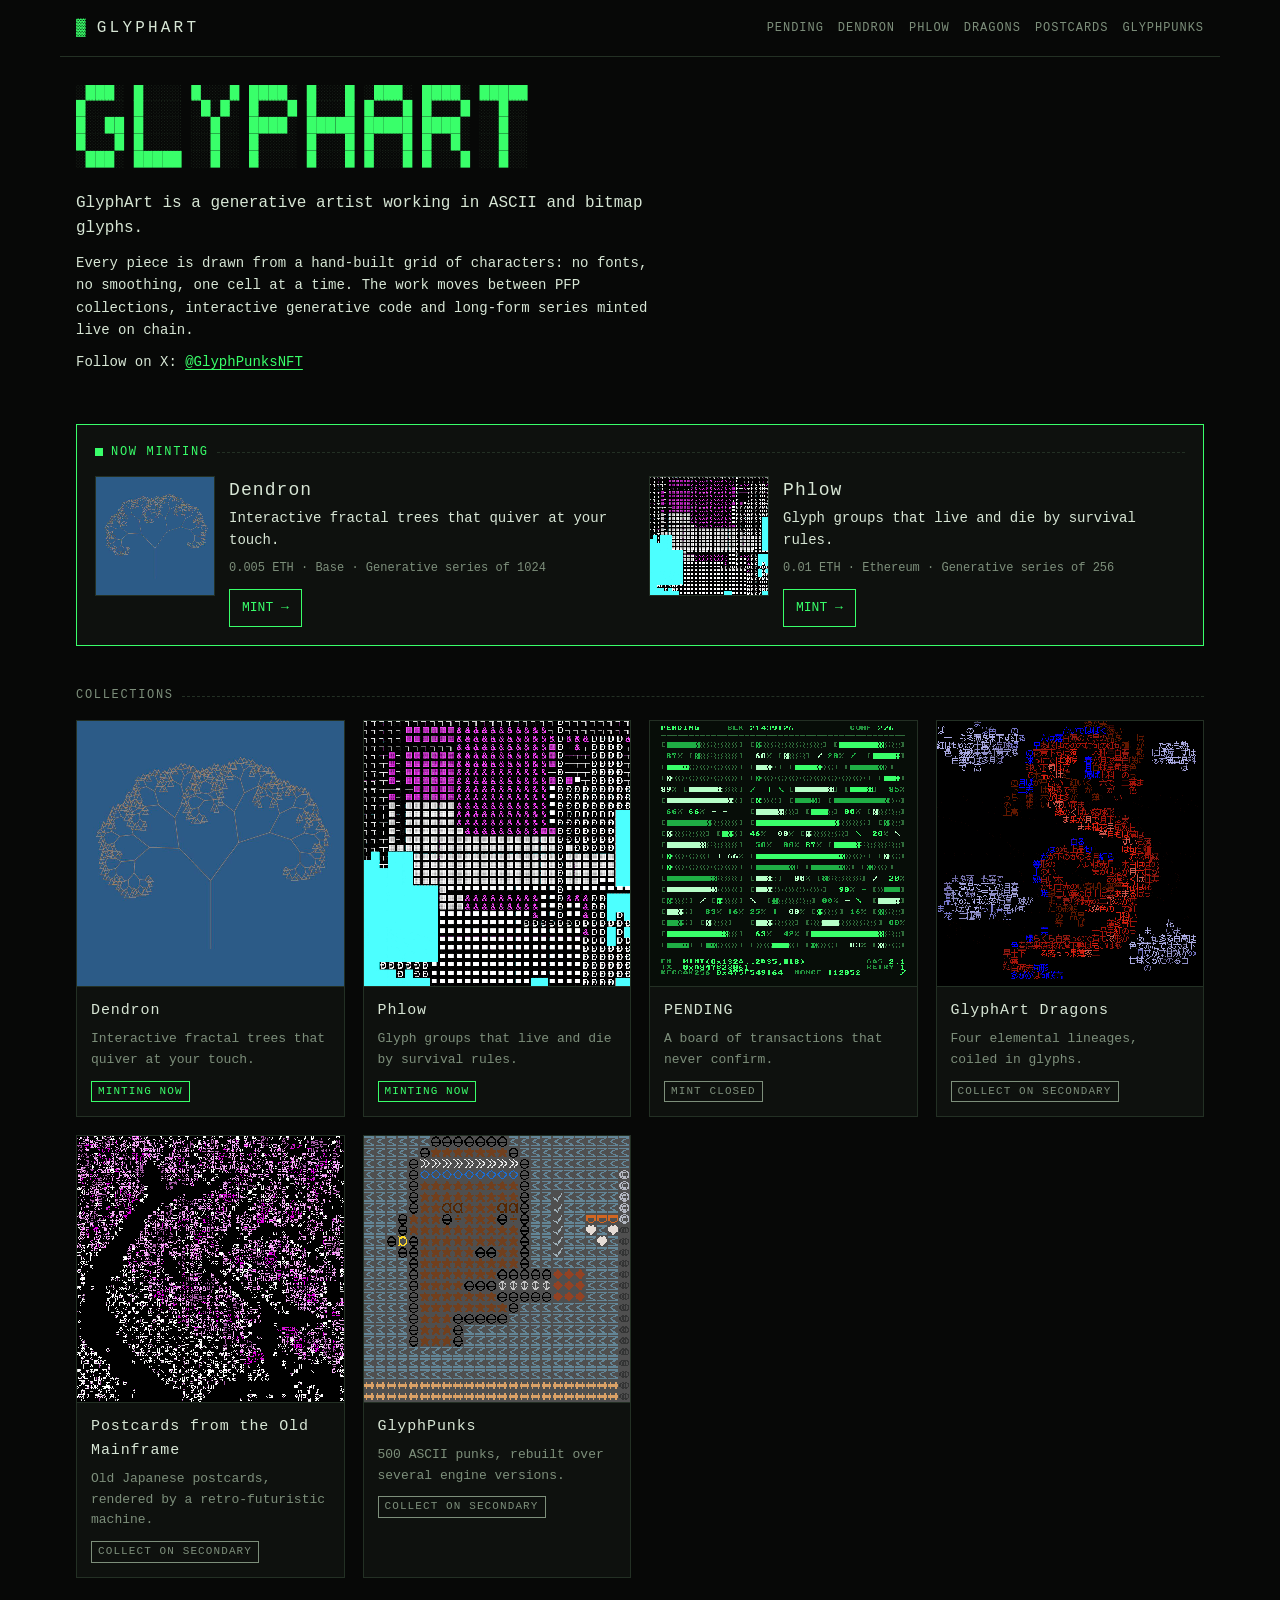
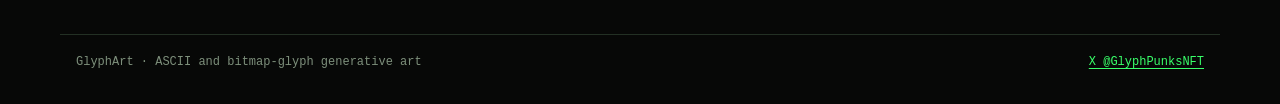
==== index.html @ 62b3c3cc "GlyphArt website" ====
<!doctype html>
<html lang="en">
<head>
<meta charset="utf-8">
<meta name="viewport" content="width=device-width, initial-scale=1, viewport-fit=cover">
<title>GlyphArt · ASCII and bitmap-glyph generative art</title>
<meta name="description" content="GlyphArt: ASCII and bitmap-glyph generative artist. GlyphPunks, PENDING, Dendron, Phlow, GlyphArt Dragons and more.">
<meta property="og:title" content="GlyphArt · ASCII and bitmap-glyph generative art">
<meta property="og:description" content="GlyphArt: ASCII and bitmap-glyph generative artist. GlyphPunks, PENDING, Dendron, Phlow, GlyphArt Dragons and more.">
<meta name="theme-color" content="#070807">
<link rel="icon" href="favicon.svg" type="image/svg+xml">
<link rel="stylesheet" href="site.css">
</head>
<body data-root="">
<noscript><p style="padding:16px">This site needs JavaScript to show the collections. Find GlyphArt on X: <a href="https://x.com/GlyphPunksNFT">@GlyphPunksNFT</a>.</p></noscript>
<script src="data.js"></script>
<script src="site.js"></script>
</body>
</html>
---- site.css ----
/* GlyphArt: one stylesheet for every page. Terminal readout on a dark grid. */
:root {
  --bg: #070807;
  --panel: #0e110e;
  --line: #233024;
  --fg: #d7e6d5;
  --dim: #7d8f7b;
  --accent: #39ff6a;
  --amber: #ffb547;
  --blue: #6ab8ff;
  --mono: "JetBrains Mono", "SF Mono", ui-monospace, Menlo, Consolas, monospace;
  color-scheme: dark;
}
* { box-sizing: border-box; }
html { background: var(--bg); }
body { margin: 0; background: var(--bg); color: var(--fg); font: 14px/1.6 var(--mono); -webkit-text-size-adjust: 100%; }
a { color: var(--accent); text-underline-offset: 3px; }
a:hover { color: var(--fg); }
:focus-visible { outline: 2px solid var(--accent); outline-offset: 2px; }
img { image-rendering: pixelated; }
.sr-only { position: absolute; width: 1px; height: 1px; overflow: hidden; clip: rect(0 0 0 0); white-space: nowrap; }

header.site, main, footer.site {
  max-width: 1160px; margin: 0 auto;
  padding-left: max(16px, env(safe-area-inset-left, 0px));
  padding-right: max(16px, env(safe-area-inset-right, 0px));
}

/* header */
header.site { display: flex; flex-wrap: wrap; align-items: center; justify-content: space-between; gap: 10px 24px; padding-block: 16px 14px; border-bottom: 1px solid var(--line); }
.logo { color: var(--fg); text-decoration: none; font-size: 16px; letter-spacing: 0.2em; display: inline-flex; gap: 8px; align-items: center; }
.logo .cursor { color: var(--accent); animation: blink 1.2s steps(1) infinite; }
@keyframes blink { 50% { opacity: 0; } }
@media (prefers-reduced-motion: reduce) { .logo .cursor, .dot { animation: none; } }
header.site nav { display: flex; flex-wrap: wrap; gap: 4px 14px; font-size: 12px; text-transform: uppercase; letter-spacing: 0.08em; }
header.site nav a { color: var(--dim); text-decoration: none; padding: 2px 0; }
header.site nav a:hover, header.site nav a[aria-current="page"] { color: var(--accent); }

main { display: grid; gap: 40px; padding-block: 28px 56px; }
footer.site { display: flex; flex-wrap: wrap; gap: 8px 24px; justify-content: space-between; padding-block: 18px 32px; border-top: 1px solid var(--line); color: var(--dim); font-size: 12px; }

h1, h2, h3 { font-weight: normal; margin: 0; }
.label { font-size: 12px; letter-spacing: 0.14em; text-transform: uppercase; color: var(--dim); margin: 0 0 14px; display: flex; align-items: center; gap: 8px; }
.label::after { content: ""; flex: 1; border-top: 1px dashed var(--line); }
.small { color: var(--dim); font-size: 12px; margin: 0; }

.btn {
  display: inline-block; background: var(--panel); color: var(--fg); border: 1px solid var(--line);
  font: inherit; font-size: 13px; padding: 8px 12px; text-decoration: none; cursor: pointer; white-space: nowrap;
}
.btn:hover { border-color: var(--accent); color: var(--accent); }
.btn.primary { border-color: var(--accent); color: var(--accent); }

/* status badges */
.badge { display: inline-block; font-size: 11px; letter-spacing: 0.1em; text-transform: uppercase; padding: 1px 6px; border: 1px solid currentColor; }
.badge.live { color: var(--accent); }
.badge.upcoming { color: var(--amber); }
.badge.dev { color: var(--blue); }
.badge.secondary { color: var(--dim); }

/* home: hero */
.hero { display: grid; gap: 22px; }
.ascii { margin: 0; color: var(--accent); font-size: clamp(6px, 2vw, 16px); line-height: 1.05; overflow: hidden; }
.ascii span { color: var(--line); }
.bio { max-width: 68ch; }
.bio p { margin: 0 0 10px; }
.bio p:first-child { font-size: 16px; }

/* home: now minting */
.nowbox { border: 1px solid var(--accent); background: var(--panel); padding: 18px; }
.nowbox .label { color: var(--accent); }
.nowbox .label + .label, .nowbox ul + .label { margin-top: 22px; }
.dot { width: 8px; height: 8px; background: var(--accent); display: inline-block; animation: blink 1.2s steps(1) infinite; }
.now, .soon { list-style: none; margin: 0; padding: 0; display: grid; gap: 18px; }
.now { grid-template-columns: repeat(auto-fit, minmax(min(100%, 420px), 1fr)); }
.now-item { display: grid; grid-template-columns: 120px minmax(0, 1fr); gap: 14px; align-items: start; }
@media (max-width: 480px) { .now-item { grid-template-columns: 88px minmax(0, 1fr); } }
.now-item h3 { font-size: 18px; letter-spacing: 0.06em; }
.now-item h3 a { color: var(--fg); text-decoration: none; }
.now-item h3 a:hover { color: var(--accent); }
.now-item p { margin: 2px 0 8px; }
.now-item .small { margin: 0 0 4px; }
.now-item .btn { margin-top: 6px; }
.now-thumb { display: block; aspect-ratio: 1; border: 1px solid var(--line); background: #000; overflow: hidden; }
.now-thumb img { width: 100%; height: 100%; object-fit: cover; display: block; }
.soon { grid-template-columns: repeat(auto-fill, minmax(150px, 1fr)); gap: 12px; }
.soon a { display: grid; gap: 6px; color: var(--fg); text-decoration: none; }
.soon img { width: 100%; aspect-ratio: 1; object-fit: cover; border: 1px solid var(--line); background: #000; display: block; }
.soon a:hover img { border-color: var(--amber); }
.soon .soon-name { letter-spacing: 0.08em; }
.soon .badge { justify-self: start; }

/* home: collection cards */
.cards { display: grid; grid-template-columns: repeat(auto-fill, minmax(min(100%, 250px), 1fr)); gap: 18px; }
.card { display: grid; grid-template-rows: auto 1fr; color: var(--fg); text-decoration: none; border: 1px solid var(--line); background: var(--panel); min-width: 0; }
.card:hover { border-color: var(--accent); }
.card .thumb { aspect-ratio: 1; background: #000; overflow: hidden; border-bottom: 1px solid var(--line); }
.card .thumb img { width: 100%; height: 100%; object-fit: cover; display: block; }
.cardtext { padding: 12px 14px 14px; display: grid; gap: 6px; align-content: start; }
.cardtext p { margin: 0; color: var(--dim); font-size: 13px; }
.cardtext .badge { justify-self: start; margin-top: 4px; }
.cardhead { display: flex; justify-content: space-between; gap: 8px; align-items: baseline; }
.cardhead h3 { font-size: 15px; letter-spacing: 0.06em; }

/* collection page */
.crumbs { margin: 0; font-size: 12px; color: var(--dim); letter-spacing: 0.06em; }
.crumbs a { color: var(--dim); }
.intro { display: grid; grid-template-columns: minmax(0, 1fr) minmax(0, 1fr); gap: 32px; align-items: start; }
@media (max-width: 820px) { .intro { grid-template-columns: minmax(0, 1fr); } }
.feature { position: sticky; top: 16px; border: 1px solid var(--line); background: #000; }
@media (max-width: 820px) { .feature { position: static; } }
.feature img { display: block; width: 100%; height: auto; }
.about h1 { font-size: clamp(24px, 5vw, 36px); letter-spacing: 0.08em; line-height: 1.2; }
.about .tagline { color: var(--accent); margin: 6px 0 18px; }
.about > p { max-width: 64ch; margin: 0 0 12px; }

.mint { margin-top: 24px; border: 1px solid var(--line); background: var(--panel); padding: 16px; display: grid; gap: 14px; }
.mint h2 { font-size: 12px; letter-spacing: 0.14em; text-transform: uppercase; color: var(--dim); }
.meta { display: grid; grid-template-columns: max-content minmax(0, 1fr); gap: 6px 18px; margin: 0; }
.meta dt { color: var(--dim); text-transform: uppercase; font-size: 12px; letter-spacing: 0.08em; padding-top: 2px; }
.meta dd { margin: 0; min-width: 0; overflow-wrap: anywhere; }
.meta code { font: inherit; }
.tba { color: var(--dim); }
.cta { display: flex; flex-wrap: wrap; align-items: center; justify-content: space-between; gap: 12px 18px; padding: 14px 16px; border: 1px solid var(--accent); background: var(--bg); }
.cta p { margin: 0; display: grid; gap: 2px; min-width: 0; }
.cta strong { font-size: 16px; letter-spacing: 0.06em; color: var(--accent); font-weight: normal; }
.cta span { color: var(--dim); font-size: 12px; letter-spacing: 0.06em; text-transform: uppercase; }
.cta a { background: var(--accent); color: var(--bg); border: 1px solid var(--accent); padding: 10px 18px; letter-spacing: 0.08em; text-decoration: none; white-space: nowrap; }
.cta a:hover { background: transparent; color: var(--accent); }
.cta.muted { border-color: var(--amber); }
.cta.muted strong { color: var(--amber); }
.cta.muted a { background: transparent; color: var(--amber); border-color: var(--amber); }
.cta.muted a:hover { background: var(--amber); color: var(--bg); }
@media (max-width: 420px) { .cta a { width: 100%; text-align: center; } }
.links { display: flex; flex-wrap: wrap; gap: 8px; }

/* gallery */
.gallery { display: grid; grid-template-columns: repeat(auto-fill, minmax(min(100%, 220px), 1fr)); gap: 14px; }
@media (max-width: 520px) { .gallery { grid-template-columns: repeat(2, minmax(0, 1fr)); gap: 10px; } }
.piece { display: block; padding: 0; border: 1px solid var(--line); background: #000; cursor: zoom-in; aspect-ratio: 1; overflow: hidden; }
.piece:hover { border-color: var(--accent); }
.piece img { width: 100%; height: 100%; object-fit: cover; display: block; }

/* lightbox */
.box { border: 1px solid var(--line); background: var(--bg); color: var(--fg); padding: 12px; max-width: min(96vw, 900px); max-height: 96vh; }
.box::backdrop { background: rgba(0, 0, 0, 0.85); }
.box img { display: block; max-width: 100%; max-height: calc(96vh - 90px); margin: 0 auto; }
.boxbar { display: flex; flex-wrap: wrap; gap: 8px; align-items: center; justify-content: center; margin-top: 10px; font-size: 12px; color: var(--dim); }
.boxbar span { flex: 1; text-align: center; min-width: 120px; }

/* live gallery: iframes running the token code */
.stage { position: relative; aspect-ratio: 1; background: #000; border: 1px solid var(--line); overflow: hidden; }
.stage iframe { position: absolute; inset: 0; width: 100%; height: 100%; border: 0; display: block; }
.stage.big { width: min(88vw, calc(96vh - 90px), 860px); }
.live { margin: 0; display: grid; gap: 6px; min-width: 0; }
.live:hover .stage { border-color: var(--accent); }
.live figcaption { display: flex; align-items: center; gap: 8px; font-size: 12px; min-width: 0; }
.live figcaption .traits { flex: 1; color: var(--dim); overflow: hidden; text-overflow: ellipsis; white-space: nowrap; }
.live figcaption .btn { padding: 3px 8px; font-size: 11px; }
.hint { margin: -6px 0 14px; }
@media (max-width: 520px) { .live figcaption .traits { display: none; } }

/* on-chain gallery: placeholders until a token's metadata arrives, token info in the lightbox */
.piece .wait { display: grid; place-items: center; width: 100%; height: 100%; color: var(--dim); font-size: 12px; }
.tokeninfo { display: grid; gap: 8px; margin-top: 10px; max-width: min(88vw, 860px); }
.tokeninfo .links { display: flex; flex-wrap: wrap; gap: 8px; }
.stage.big .wait { position: absolute; inset: 0; display: grid; place-items: center; color: var(--dim); }

/* GIF download: progress bar and the hidden frame that renders the piece */
.progress { height: 4px; background: var(--panel); border: 1px solid var(--line); }
.progress i { display: block; height: 100%; width: 0; background: var(--accent); }
.btn:disabled { opacity: 0.7; cursor: progress; }
.capture { position: fixed; left: -10000px; top: 0; width: 400px; height: 400px; border: 0; visibility: hidden; }
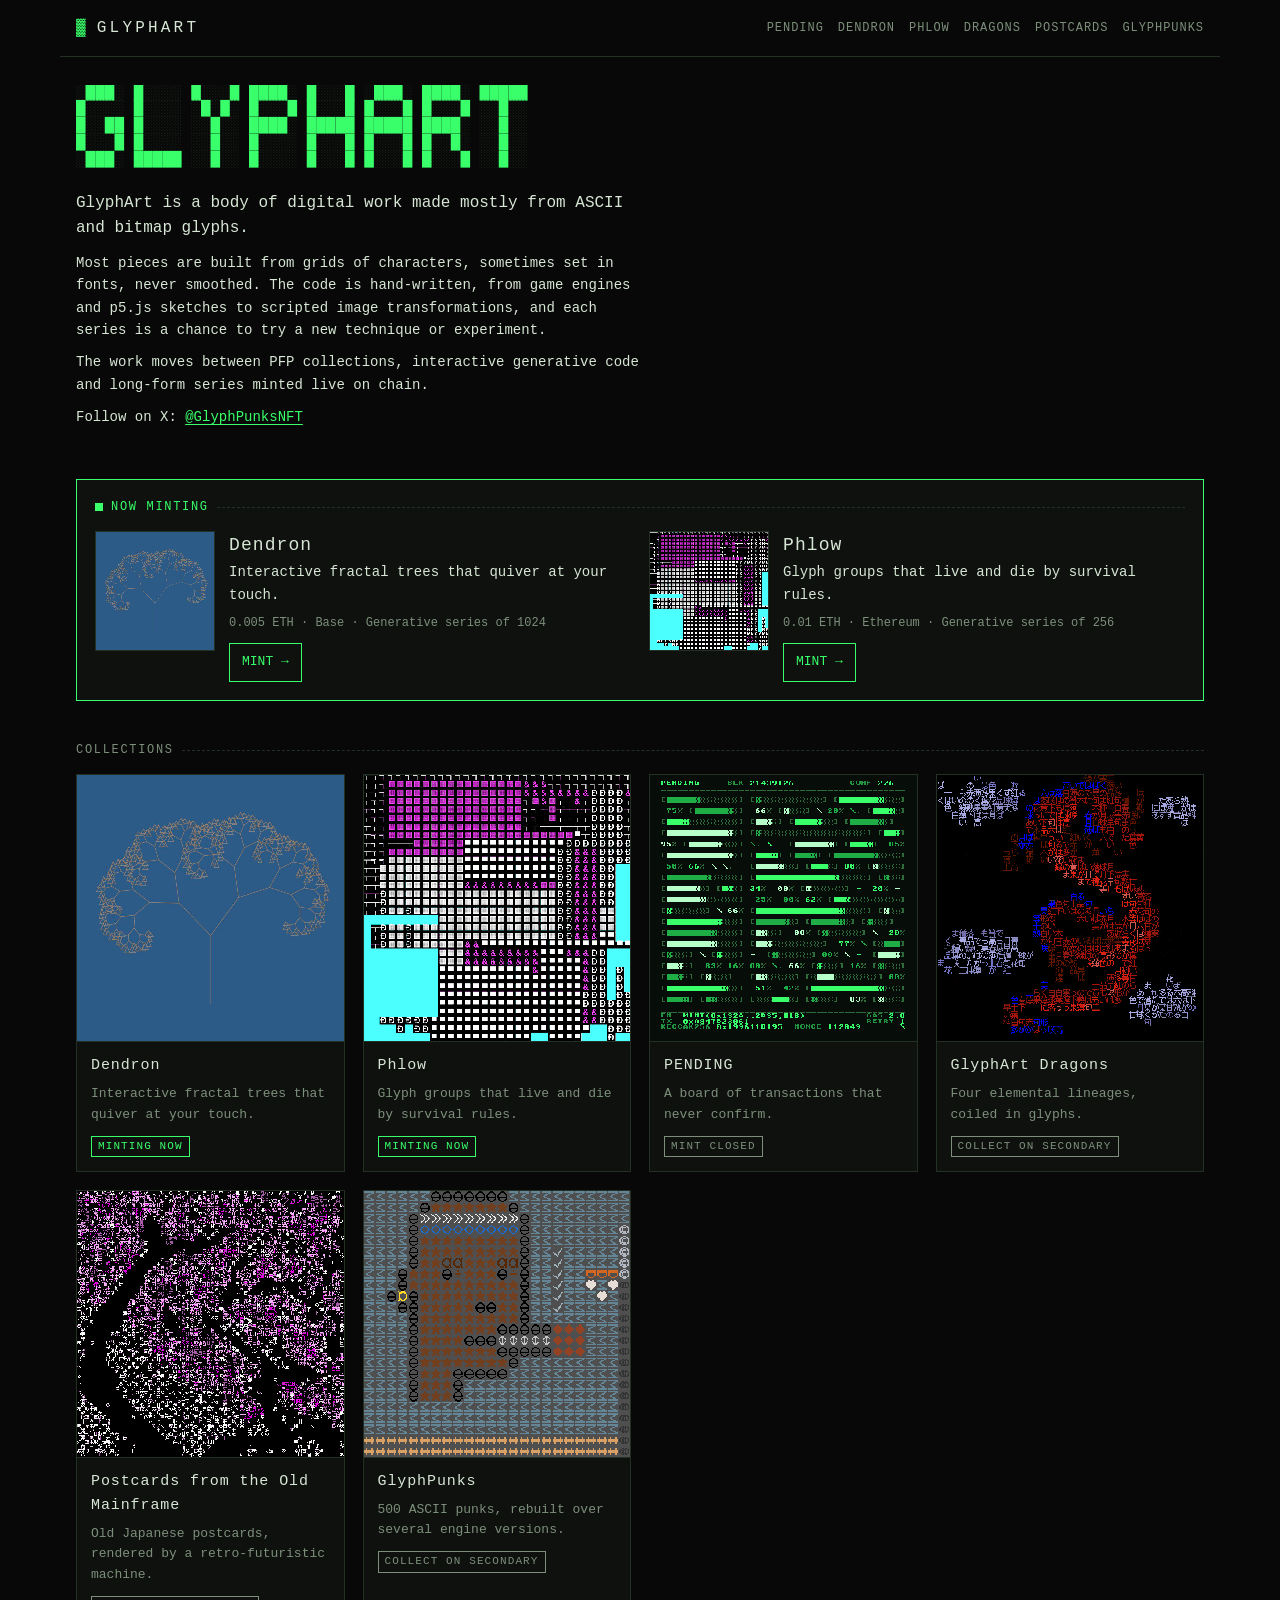
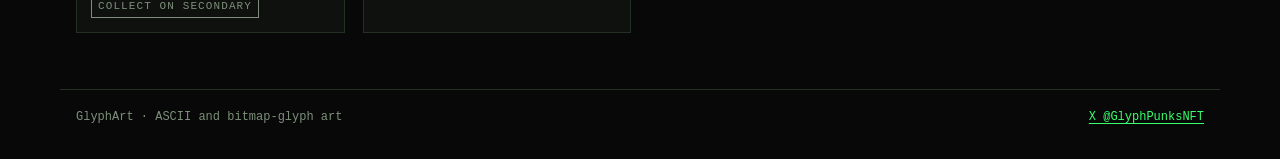
==== commit cfb40331: "Rewrite intro and site description" ====
--- a/index.html
+++ b/index.html
@@ -3,10 +3,10 @@
 <head>
 <meta charset="utf-8">
 <meta name="viewport" content="width=device-width, initial-scale=1, viewport-fit=cover">
-<title>GlyphArt · ASCII and bitmap-glyph generative art</title>
-<meta name="description" content="GlyphArt: ASCII and bitmap-glyph generative artist. GlyphPunks, PENDING, Dendron, Phlow, GlyphArt Dragons and more.">
-<meta property="og:title" content="GlyphArt · ASCII and bitmap-glyph generative art">
-<meta property="og:description" content="GlyphArt: ASCII and bitmap-glyph generative artist. GlyphPunks, PENDING, Dendron, Phlow, GlyphArt Dragons and more.">
+<title>GlyphArt · ASCII and bitmap-glyph art</title>
+<meta name="description" content="GlyphArt: digital work made mostly from ASCII and bitmap glyphs. GlyphPunks, PENDING, Dendron, Phlow, GlyphArt Dragons and more.">
+<meta property="og:title" content="GlyphArt · ASCII and bitmap-glyph art">
+<meta property="og:description" content="GlyphArt: digital work made mostly from ASCII and bitmap glyphs. GlyphPunks, PENDING, Dendron, Phlow, GlyphArt Dragons and more.">
 <meta name="theme-color" content="#070807">
 <link rel="icon" href="favicon.svg" type="image/svg+xml">
 <link rel="stylesheet" href="site.css">
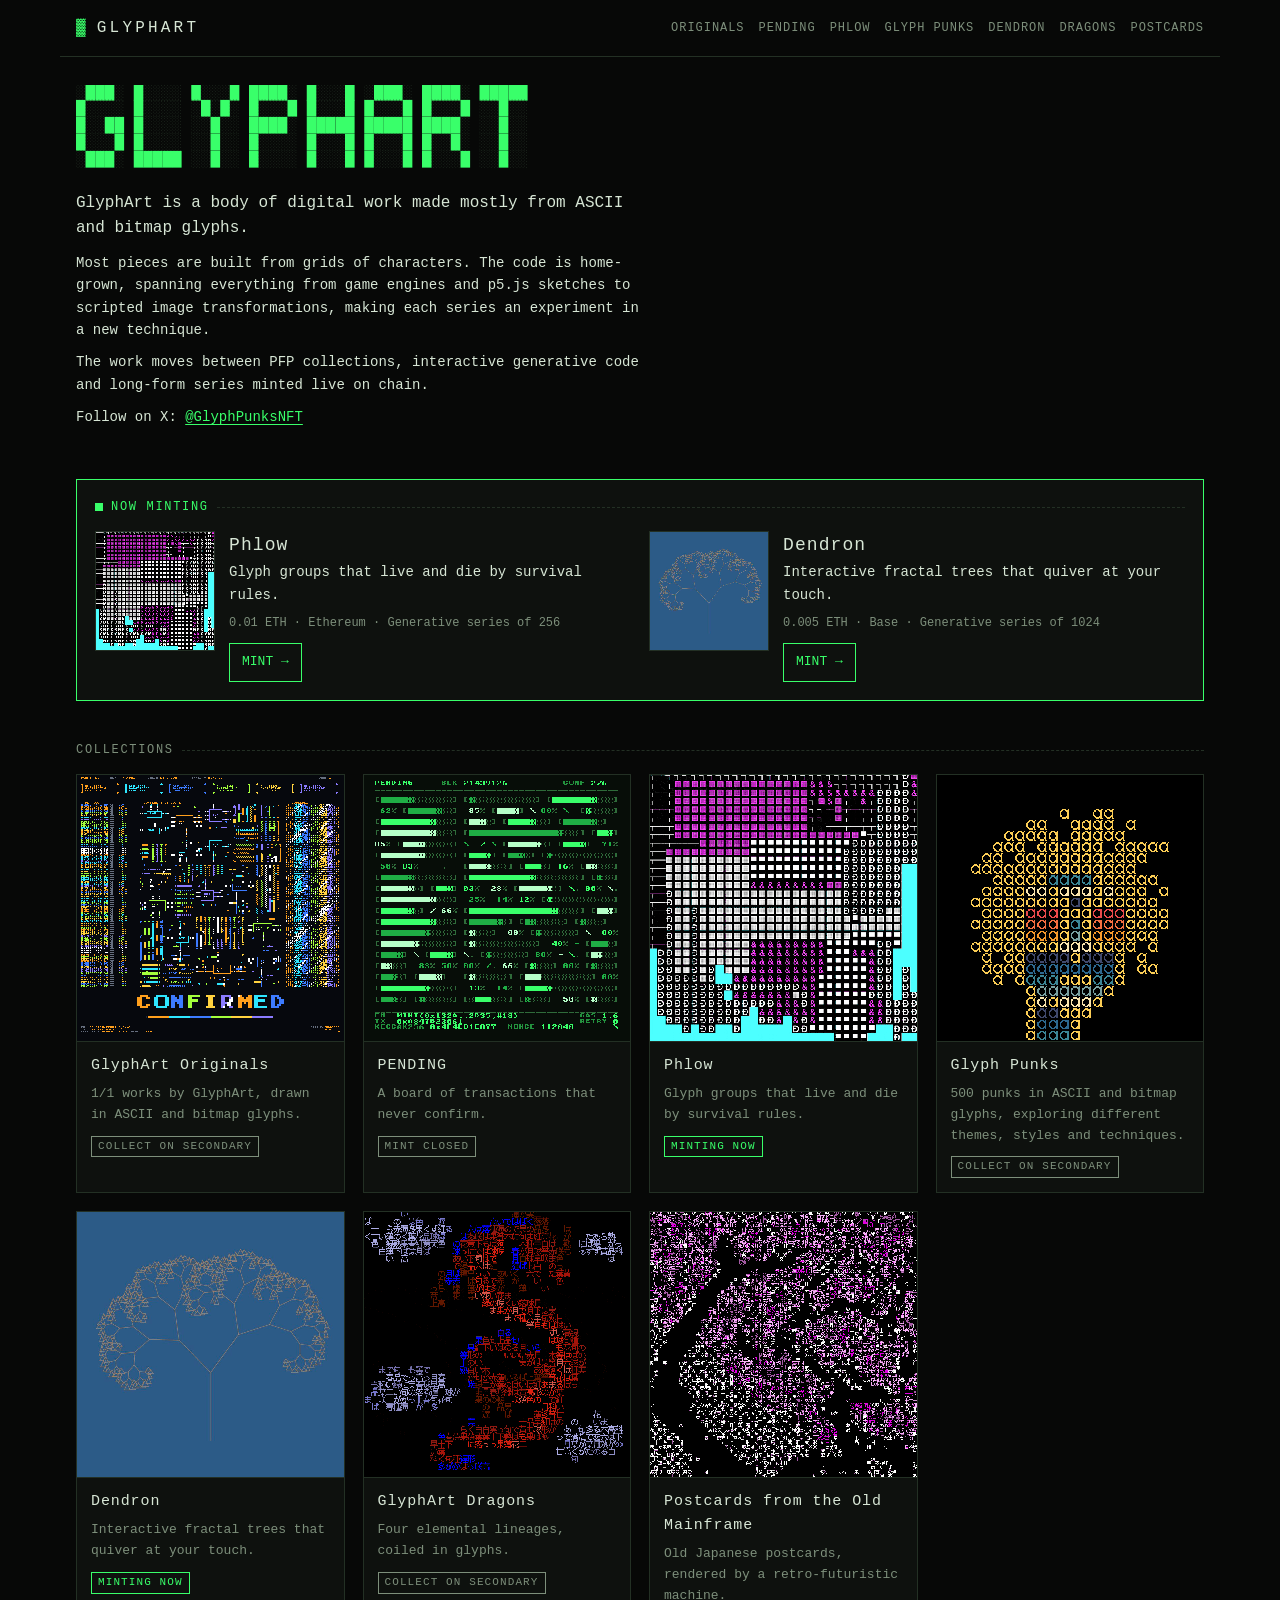
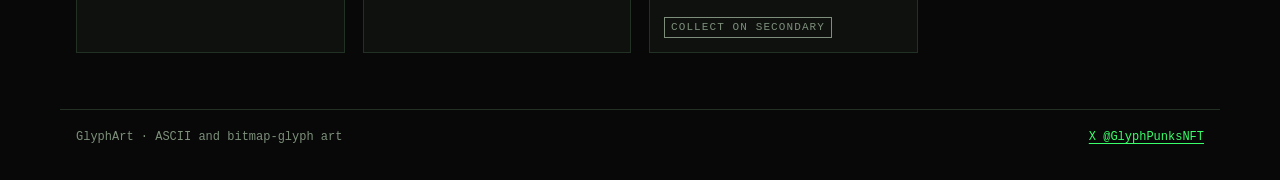
==== commit 63743804: "Rename to Glyph Punks, move it to the end of the top row" ====
--- a/index.html
+++ b/index.html
@@ -4,9 +4,9 @@
 <meta charset="utf-8">
 <meta name="viewport" content="width=device-width, initial-scale=1, viewport-fit=cover">
 <title>GlyphArt · ASCII and bitmap-glyph art</title>
-<meta name="description" content="GlyphArt: digital work made mostly from ASCII and bitmap glyphs. GlyphPunks, PENDING, Dendron, Phlow, GlyphArt Dragons and more.">
+<meta name="description" content="GlyphArt: digital work made mostly from ASCII and bitmap glyphs. Glyph Punks, PENDING, Dendron, Phlow, GlyphArt Dragons and more.">
 <meta property="og:title" content="GlyphArt · ASCII and bitmap-glyph art">
-<meta property="og:description" content="GlyphArt: digital work made mostly from ASCII and bitmap glyphs. GlyphPunks, PENDING, Dendron, Phlow, GlyphArt Dragons and more.">
+<meta property="og:description" content="GlyphArt: digital work made mostly from ASCII and bitmap glyphs. Glyph Punks, PENDING, Dendron, Phlow, GlyphArt Dragons and more.">
 <meta name="theme-color" content="#070807">
 <link rel="icon" href="favicon.svg" type="image/svg+xml">
 <link rel="stylesheet" href="site.css">
--- a/site.css
+++ b/site.css
@@ -107,6 +107,11 @@
 .crumbs a { color: var(--dim); }
 .intro { display: grid; grid-template-columns: minmax(0, 1fr) minmax(0, 1fr); gap: 32px; align-items: start; }
 @media (max-width: 820px) { .intro { grid-template-columns: minmax(0, 1fr); } }
+.intro.solo { grid-template-columns: minmax(0, 1fr) minmax(0, 1fr); }
+.intro.solo .about { grid-column: 1 / -1; display: grid; grid-template-columns: minmax(0, 1fr) minmax(0, 1fr); gap: 0 32px; }
+.intro.solo .about > * { grid-column: 1; }
+.intro.solo .mint { grid-column: 2; grid-row: 1 / span 6; margin-top: 0; }
+@media (max-width: 820px) { .intro.solo .about { grid-template-columns: minmax(0, 1fr); } .intro.solo .mint { grid-column: 1; grid-row: auto; margin-top: 24px; } }
 .feature { position: sticky; top: 16px; border: 1px solid var(--line); background: #000; }
 @media (max-width: 820px) { .feature { position: static; } }
 .feature img { display: block; width: 100%; height: auto; }
@@ -133,6 +138,11 @@
 .cta.muted a:hover { background: var(--amber); color: var(--bg); }
 @media (max-width: 420px) { .cta a { width: 100%; text-align: center; } }
 .links { display: flex; flex-wrap: wrap; gap: 8px; }
+.original { display: grid; grid-template-columns: minmax(0, 1fr) minmax(0, 1fr); gap: 32px; align-items: start; padding-block: 8px 32px; }
+.original + .original { border-top: 1px dashed var(--line); padding-top: 32px; }
+@media (max-width: 820px) { .original { grid-template-columns: minmax(0, 1fr); gap: 18px; } }
+.original h3 { font-size: clamp(20px, 4vw, 28px); letter-spacing: 0.08em; margin: 0 0 12px; font-weight: normal; }
+.original .meta { margin: 18px 0; }
 
 /* gallery */
 .gallery { display: grid; grid-template-columns: repeat(auto-fill, minmax(min(100%, 220px), 1fr)); gap: 14px; }
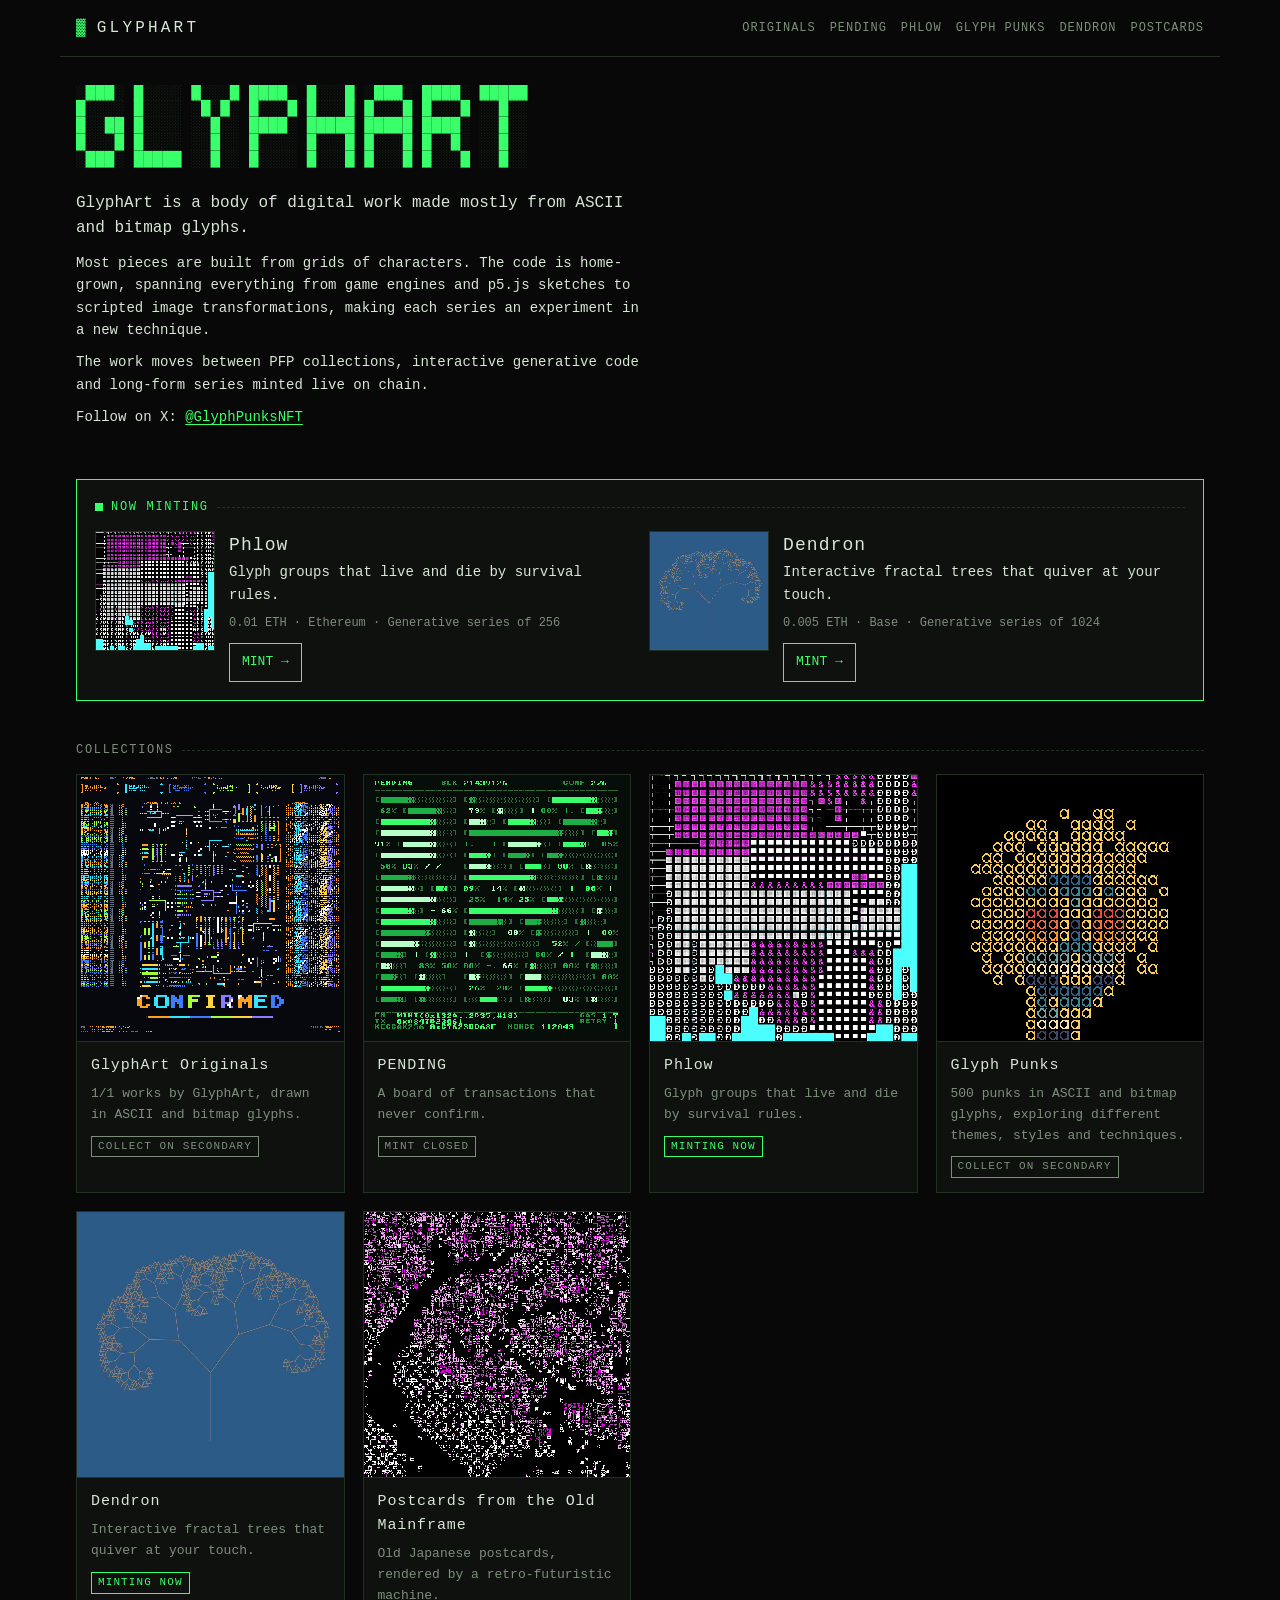
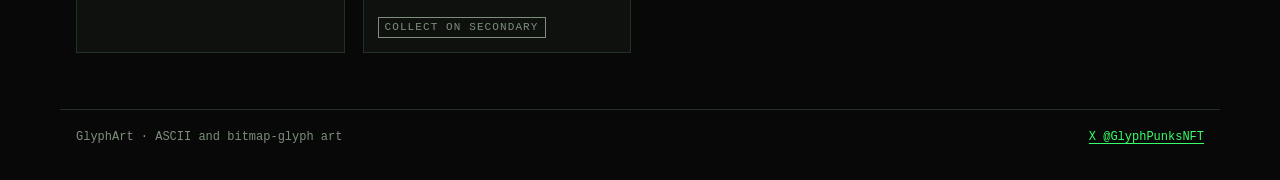
==== commit a0e995ca: "Hide Dragons" ====
--- a/index.html
+++ b/index.html
@@ -4,9 +4,9 @@
 <meta charset="utf-8">
 <meta name="viewport" content="width=device-width, initial-scale=1, viewport-fit=cover">
 <title>GlyphArt · ASCII and bitmap-glyph art</title>
-<meta name="description" content="GlyphArt: digital work made mostly from ASCII and bitmap glyphs. Glyph Punks, PENDING, Dendron, Phlow, GlyphArt Dragons and more.">
+<meta name="description" content="GlyphArt: digital work made mostly from ASCII and bitmap glyphs. GlyphArt Originals, PENDING, Phlow, Glyph Punks, Dendron and more.">
 <meta property="og:title" content="GlyphArt · ASCII and bitmap-glyph art">
-<meta property="og:description" content="GlyphArt: digital work made mostly from ASCII and bitmap glyphs. Glyph Punks, PENDING, Dendron, Phlow, GlyphArt Dragons and more.">
+<meta property="og:description" content="GlyphArt: digital work made mostly from ASCII and bitmap glyphs. GlyphArt Originals, PENDING, Phlow, Glyph Punks, Dendron and more.">
 <meta name="theme-color" content="#070807">
 <link rel="icon" href="favicon.svg" type="image/svg+xml">
 <link rel="stylesheet" href="site.css">
